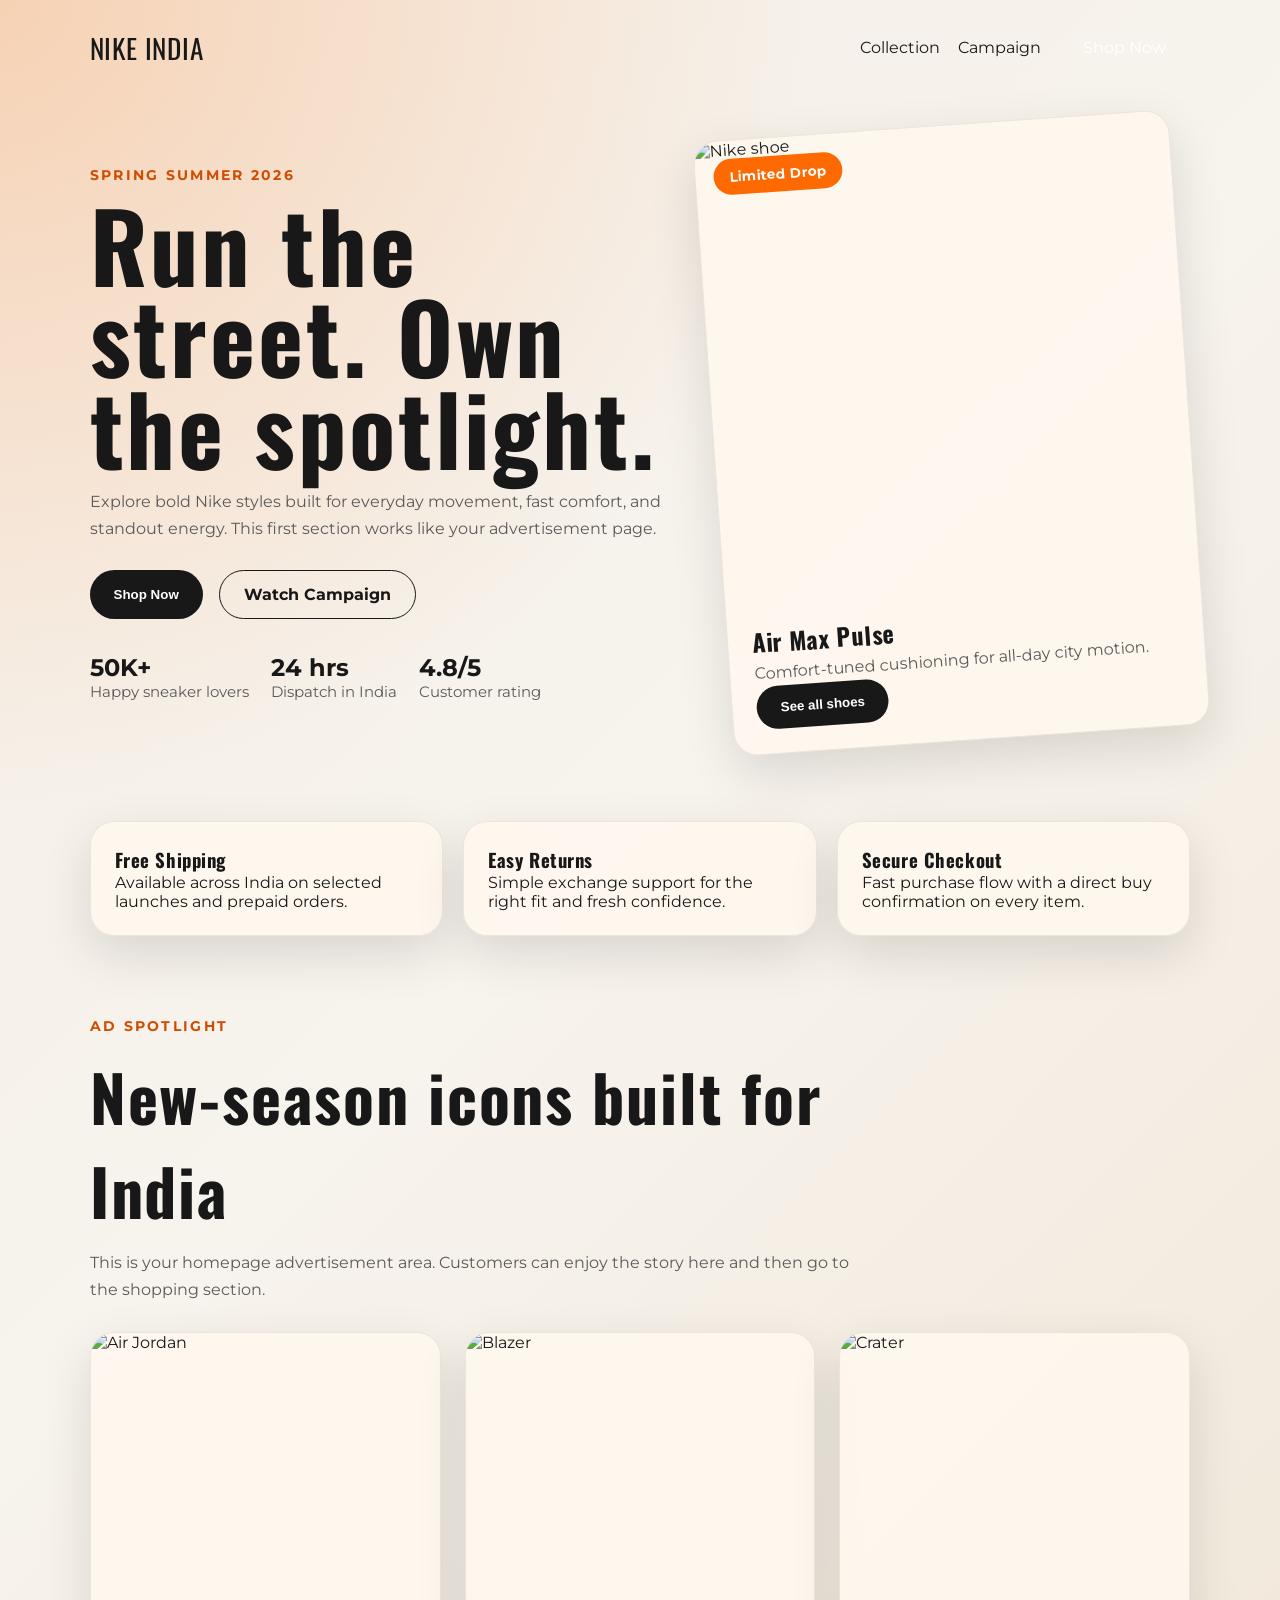
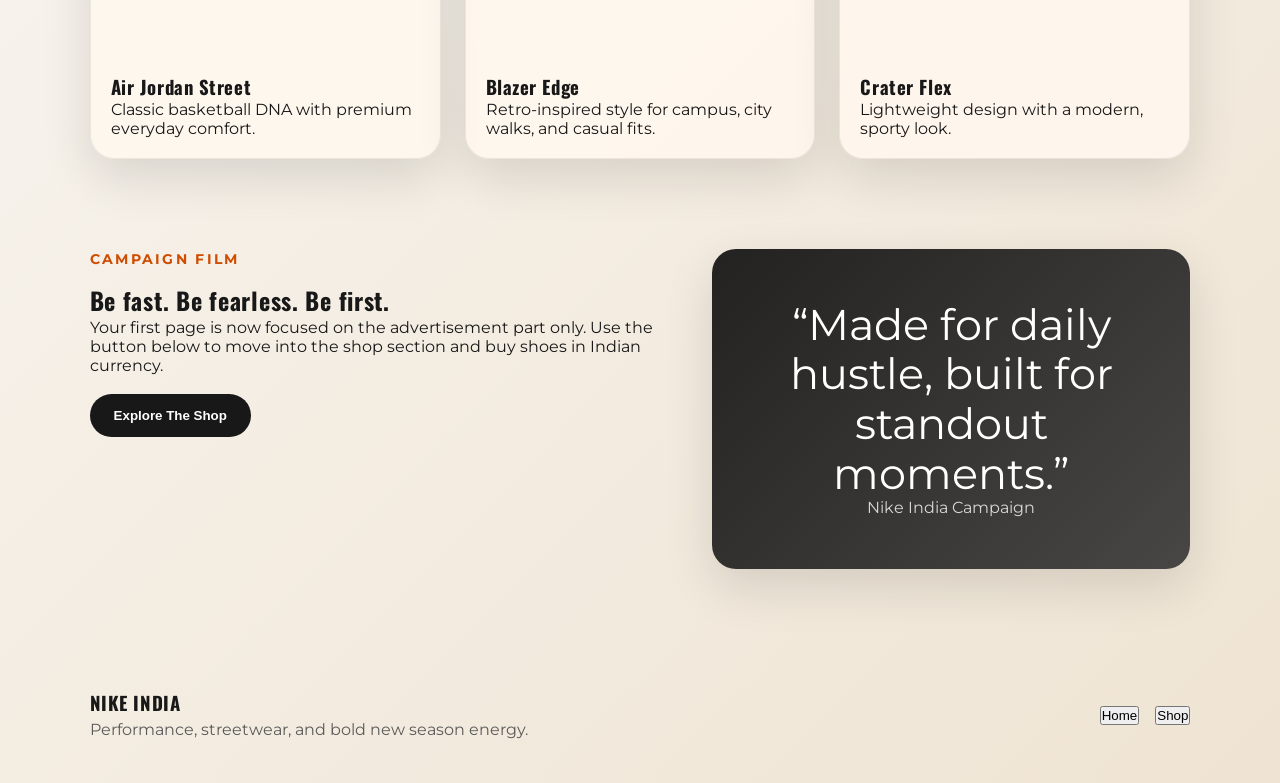
==== index.html @ 5692da2b "Initial commit - Nike clone project" ====
<!DOCTYPE html>
<html lang="en">
  <head>
    <meta charset="UTF-8" />
    <meta name="viewport" content="width=device-width, initial-scale=1.0" />
    <title>Nike India | Two Page Style Single File</title>
    <link rel="preconnect" href="https://fonts.googleapis.com" />
    <link rel="preconnect" href="https://fonts.gstatic.com" crossorigin />
    <link
      href="https://fonts.googleapis.com/css2?family=Oswald:wght@400;500;700&family=Montserrat:wght@400;500;600;700&display=swap"
      rel="stylesheet"
    />
    <style>
      :root {
        --bg: #f4efe7;
        --text: #181818;
        --muted: #5a5a5a;
        --accent: #ff6a00;
        --accent-dark: #cf4d00;
        --line: rgba(24, 24, 24, 0.08);
        --panel: rgba(255, 248, 239, 0.9);
        --shadow: 0 18px 50px rgba(0, 0, 0, 0.12);
      }

      * {
        box-sizing: border-box;
        margin: 0;
        padding: 0;
      }

      html {
        scroll-behavior: smooth;
      }

      body {
        font-family: "Montserrat", sans-serif;
        color: var(--text);
        background:
          radial-gradient(circle at top left, rgba(255, 106, 0, 0.22), transparent 30%),
          linear-gradient(135deg, #f4efe7 0%, #f7f3ed 40%, #efe4d3 100%);
      }

      a {
        text-decoration: none;
        color: inherit;
      }

      img {
        width: 100%;
        display: block;
      }

      .hidden {
        display: none !important;
      }

      .nav {
        display: flex;
        justify-content: space-between;
        align-items: center;
        gap: 20px;
        padding: 24px 7vw;
        flex-wrap: wrap;
      }

      .brand,
      h1,
      h2,
      h3 {
        font-family: "Oswald", sans-serif;
        letter-spacing: 0.03em;
      }

      .brand {
        font-size: 1.7rem;
      }

      .nav-links {
        display: flex;
        gap: 18px;
        flex-wrap: wrap;
        align-items: center;
      }

      .nav-links a,
      .nav-links button {
        font-weight: 600;
        background: none;
        border: none;
        cursor: pointer;
        font: inherit;
      }

      .btn,
      .buy-now-btn,
      .nav-btn {
        display: inline-flex;
        align-items: center;
        justify-content: center;
        border-radius: 999px;
        padding: 14px 24px;
        font-weight: 700;
        border: none;
        cursor: pointer;
        transition: 0.25s ease;
      }

      .btn,
      .buy-now-btn,
      .nav-btn {
        background: var(--text);
        color: #fff;
      }

      .btn-outline {
        background: transparent;
        border: 1px solid var(--text);
        color: var(--text);
      }

      .btn:hover,
      .buy-now-btn:hover,
      .nav-btn:hover,
      .btn-outline:hover {
        transform: translateY(-2px);
      }

      .section {
        padding-left: 7vw;
        padding-right: 7vw;
      }

      .eyebrow {
        display: inline-block;
        margin-bottom: 14px;
        color: var(--accent-dark);
        font-size: 0.9rem;
        font-weight: 700;
        letter-spacing: 0.16em;
        text-transform: uppercase;
      }

      .home-page {
        min-height: 100vh;
      }

      .hero {
        display: grid;
        grid-template-columns: 1.1fr 0.9fr;
        gap: 40px;
        align-items: center;
        padding: 30px 7vw 80px;
      }

      .hero h1,
      .shop-header h1 {
        font-size: clamp(3rem, 8vw, 6rem);
        line-height: 0.95;
        margin-bottom: 16px;
      }

      .hero p,
      .shop-header p,
      .section-heading p,
      .product-card p,
      .checkout-copy p,
      .footer p {
        color: var(--muted);
        line-height: 1.7;
      }

      .hero-actions {
        display: flex;
        gap: 16px;
        flex-wrap: wrap;
        margin: 28px 0 34px;
      }

      .hero-stats {
        display: flex;
        gap: 22px;
        flex-wrap: wrap;
      }

      .hero-stats strong {
        display: block;
        font-size: 1.5rem;
      }

      .hero-stats span {
        color: var(--muted);
        font-size: 0.95rem;
      }

      .hero-card,
      .feature-strip article,
      .preview-card,
      .product-card,
      .checkout-card {
        background: var(--panel);
        border: 1px solid var(--line);
        border-radius: 24px;
        box-shadow: var(--shadow);
      }

      .hero-card {
        overflow: hidden;
        transform: rotate(-4deg);
        position: relative;
      }

      .hero-card img {
        height: 460px;
        object-fit: cover;
      }

      .badge {
        position: absolute;
        top: 18px;
        left: 18px;
        background: var(--accent);
        color: #fff;
        padding: 10px 16px;
        border-radius: 999px;
        font-size: 0.85rem;
        font-weight: 700;
      }

      .hero-card-info {
        padding: 24px;
      }

      .inline-link {
        display: inline-block;
        margin-top: 10px;
        color: var(--accent-dark);
        font-weight: 700;
      }

      .feature-strip {
        display: grid;
        grid-template-columns: repeat(3, 1fr);
        gap: 20px;
        padding: 0 7vw 80px;
      }

      .feature-strip article {
        padding: 24px;
      }

      .section-heading {
        max-width: 760px;
        margin-bottom: 28px;
      }

      .section-heading h2,
      .checkout-copy h2 {
        font-size: clamp(2.2rem, 5vw, 4rem);
        margin-bottom: 12px;
      }

      .collection-preview {
        padding-bottom: 90px;
      }

      .preview-grid {
        display: grid;
        grid-template-columns: repeat(3, 1fr);
        gap: 24px;
      }

      .preview-card {
        overflow: hidden;
      }

      .preview-card img {
        height: 320px;
        object-fit: cover;
      }

      .preview-card div {
        padding: 20px;
      }

      .campaign {
        display: grid;
        grid-template-columns: 1fr 0.8fr;
        gap: 24px;
        align-items: stretch;
        padding-bottom: 90px;
      }

      .quote-card {
        min-height: 320px;
        border-radius: 24px;
        display: grid;
        place-items: center;
        text-align: center;
        padding: 30px;
        color: #fff;
        background:
          linear-gradient(135deg, rgba(17, 17, 17, 0.92), rgba(57, 57, 57, 0.92)),
          url("https://images.unsplash.com/photo-1552346154-21d32810aba3?auto=format&fit=crop&w=900&q=80")
            center/cover;
        box-shadow: var(--shadow);
      }

      .quote-card p {
        font-size: clamp(1.5rem, 4vw, 2.7rem);
        line-height: 1.15;
      }

      .quote-card span {
        margin-top: 14px;
        color: rgba(255, 255, 255, 0.8);
      }

      .shop-page {
        padding-top: 20px;
        padding-bottom: 80px;
      }

      .shop-header {
        display: flex;
        justify-content: space-between;
        align-items: end;
        gap: 20px;
        padding-top: 30px;
        padding-bottom: 50px;
      }

      .product-grid {
        display: grid;
        grid-template-columns: repeat(3, 1fr);
        gap: 24px;
      }

      .product-card {
        padding: 18px;
      }

      .product-card img {
        height: 260px;
        object-fit: cover;
        border-radius: 18px;
        margin-bottom: 18px;
      }

      .product-card h3 {
        font-size: 1.7rem;
      }

      .product-card strong {
        display: block;
        margin: 14px 0 16px;
        color: var(--accent-dark);
        font-size: 1.2rem;
      }

      .checkout-section {
        padding-top: 70px;
      }

      .checkout-card {
        display: grid;
        grid-template-columns: 0.9fr 1.1fr;
        gap: 28px;
        padding: 28px;
      }

      .checkout-form {
        display: grid;
        gap: 12px;
      }

      .checkout-form input,
      .checkout-form textarea {
        width: 100%;
        padding: 14px 16px;
        border-radius: 16px;
        border: 1px solid rgba(24, 24, 24, 0.15);
        background: #fffdf8;
        font: inherit;
      }

      .full-width {
        width: 100%;
      }

      .footer {
        display: flex;
        justify-content: space-between;
        gap: 20px;
        padding: 30px 7vw 40px;
        flex-wrap: wrap;
      }

      .footer-links {
        display: flex;
        gap: 16px;
        align-items: center;
        flex-wrap: wrap;
      }

      .toast {
        position: fixed;
        right: 20px;
        bottom: 20px;
        background: #111;
        color: #fff;
        padding: 16px 20px;
        border-radius: 16px;
        box-shadow: var(--shadow);
        opacity: 0;
        pointer-events: none;
        transform: translateY(10px);
        transition: opacity 0.25s ease, transform 0.25s ease;
      }

      .toast.show {
        opacity: 1;
        transform: translateY(0);
      }

      @media (max-width: 980px) {
        .hero,
        .campaign,
        .checkout-card {
          grid-template-columns: 1fr;
        }

        .feature-strip,
        .preview-grid,
        .product-grid {
          grid-template-columns: 1fr 1fr;
        }

        .shop-header,
        .footer {
          flex-direction: column;
          align-items: start;
        }

        .hero-card {
          transform: none;
        }
      }

      @media (max-width: 640px) {
        .nav,
        .nav-links,
        .hero-actions,
        .hero-stats {
          flex-direction: column;
          align-items: start;
        }

        .feature-strip,
        .preview-grid,
        .product-grid {
          grid-template-columns: 1fr;
        }

        .hero-card img {
          height: 340px;
        }
      }
    </style>
  </head>
  <body>
    <div id="homePage" class="home-page">
      <nav class="nav">
        <a class="brand" href="#">NIKE INDIA</a>
        <div class="nav-links">
          <a href="#collection">Collection</a>
          <a href="#campaign">Campaign</a>
          <button class="nav-btn" onclick="showShopPage()">Shop Now</button>
        </div>
      </nav>

      <section class="hero">
        <div>
          <span class="eyebrow">Spring Summer 2026</span>
          <h1>Run the street. Own the spotlight.</h1>
          <p>
            Explore bold Nike styles built for everyday movement, fast comfort,
            and standout energy. This first section works like your advertisement page.
          </p>
          <div class="hero-actions">
            <button class="btn" onclick="showShopPage()">Shop Now</button>
            <a class="btn btn-outline" href="#campaign">Watch Campaign</a>
          </div>
          <div class="hero-stats">
            <div>
              <strong>50K+</strong>
              <span>Happy sneaker lovers</span>
            </div>
            <div>
              <strong>24 hrs</strong>
              <span>Dispatch in India</span>
            </div>
            <div>
              <strong>4.8/5</strong>
              <span>Customer rating</span>
            </div>
          </div>
        </div>

        <div class="hero-card">
          <span class="badge">Limited Drop</span>
          <img
            src="https://images.unsplash.com/photo-1542291026-7eec264c27ff?auto=format&fit=crop&w=900&q=80"
            alt="Nike shoe"
          />
          <div class="hero-card-info">
            <h2>Air Max Pulse</h2>
            <p>Comfort-tuned cushioning for all-day city motion.</p>
            <button class="btn" onclick="showShopPage()">See all shoes</button>
          </div>
        </div>
      </section>

      <section class="feature-strip">
        <article>
          <h3>Free Shipping</h3>
          <p>Available across India on selected launches and prepaid orders.</p>
        </article>
        <article>
          <h3>Easy Returns</h3>
          <p>Simple exchange support for the right fit and fresh confidence.</p>
        </article>
        <article>
          <h3>Secure Checkout</h3>
          <p>Fast purchase flow with a direct buy confirmation on every item.</p>
        </article>
      </section>

      <section class="section collection-preview" id="collection">
        <div class="section-heading">
          <span class="eyebrow">Ad Spotlight</span>
          <h2>New-season icons built for India</h2>
          <p>
            This is your homepage advertisement area. Customers can enjoy the story
            here and then go to the shopping section.
          </p>
        </div>

        <div class="preview-grid">
          <article class="preview-card">
            <img
              src="https://images.unsplash.com/photo-1600185365926-3a2ce3cdb9eb?auto=format&fit=crop&w=900&q=80"
              alt="Air Jordan"
            />
            <div>
              <h3>Air Jordan Street</h3>
              <p>Classic basketball DNA with premium everyday comfort.</p>
            </div>
          </article>

          <article class="preview-card">
            <img
              src="https://images.unsplash.com/photo-1543508282-6319a3e2621f?auto=format&fit=crop&w=900&q=80"
              alt="Blazer"
            />
            <div>
              <h3>Blazer Edge</h3>
              <p>Retro-inspired style for campus, city walks, and casual fits.</p>
            </div>
          </article>

          <article class="preview-card">
            <img
              src="https://images.unsplash.com/photo-1514989940723-e8e51635b782?auto=format&fit=crop&w=900&q=80"
              alt="Crater"
            />
            <div>
              <h3>Crater Flex</h3>
              <p>Lightweight design with a modern, sporty look.</p>
            </div>
          </article>
        </div>
      </section>

      <section class="section campaign" id="campaign">
        <div>
          <span class="eyebrow">Campaign Film</span>
          <h2>Be fast. Be fearless. Be first.</h2>
          <p>
            Your first page is now focused on the advertisement part only. Use the
            button below to move into the shop section and buy shoes in Indian currency.
          </p>
          <br />
          <button class="btn" onclick="showShopPage()">Explore The Shop</button>
        </div>

        <div class="quote-card">
          <div>
            <p>“Made for daily hustle, built for standout moments.”</p>
            <span>Nike India Campaign</span>
          </div>
        </div>
      </section>
    </div>

    <div id="shopPage" class="shop-page hidden">
      <nav class="nav">
        <a class="brand" href="#" onclick="showHomePage()">NIKE INDIA</a>
        <div class="nav-links">
          <button onclick="showHomePage()">Advertisement</button>
          <a href="#products">Products</a>
          <a href="#checkout">Buy</a>
        </div>
      </nav>

      <section class="section shop-header">
        <div>
          <span class="eyebrow">Shop Page</span>
          <h1>Explore every shoe in INR</h1>
          <p>
            All buttons work here. Customers can browse, choose a shoe, and
            place a simple order in Indian Rupees.
          </p>
        </div>
        <a class="btn" href="#products">View Collection</a>
      </section>

      <section class="section" id="products">
        <div class="section-heading">
          <span class="eyebrow">Best Sellers</span>
          <h2>Choose your perfect pair</h2>
        </div>

        <div class="product-grid">
          <article class="product-card" data-name="Air Jordan Street" data-price="12999">
            <img
              src="https://images.unsplash.com/photo-1600185365926-3a2ce3cdb9eb?auto=format&fit=crop&w=900&q=80"
              alt="Air Jordan"
            />
            <h3>Air Jordan Street</h3>
            <p>Classic court style with premium comfort.</p>
            <strong>₹12,999</strong>
            <button class="buy-now-btn">Buy Now</button>
          </article>

          <article class="product-card" data-name="Blazer Edge" data-price="8999">
            <img
              src="https://images.unsplash.com/photo-1543508282-6319a3e2621f?auto=format&fit=crop&w=900&q=80"
              alt="Blazer"
            />
            <h3>Blazer Edge</h3>
            <p>Retro profile made for daily style.</p>
            <strong>₹8,999</strong>
            <button class="buy-now-btn">Buy Now</button>
          </article>

          <article class="product-card" data-name="Crater Flex" data-price="9499">
            <img
              src="https://images.unsplash.com/photo-1514989940723-e8e51635b782?auto=format&fit=crop&w=900&q=80"
              alt="Crater"
            />
            <h3>Crater Flex</h3>
            <p>Lightweight support for fast movement.</p>
            <strong>₹9,499</strong>
            <button class="buy-now-btn">Buy Now</button>
          </article>

          <article class="product-card" data-name="Hippie Sprint" data-price="10499">
            <img
              src="https://images.unsplash.com/photo-1549298916-b41d501d3772?auto=format&fit=crop&w=900&q=80"
              alt="Hippie"
            />
            <h3>Hippie Sprint</h3>
            <p>Modern runner with soft step-in feel.</p>
            <strong>₹10,499</strong>
            <button class="buy-now-btn">Buy Now</button>
          </article>

          <article class="product-card" data-name="Force One Rise" data-price="11299">
            <img
              src="https://images.unsplash.com/photo-1460353581641-37baddab0fa2?auto=format&fit=crop&w=900&q=80"
              alt="Force"
            />
            <h3>Force One Rise</h3>
            <p>Bold streetwear look with durable grip.</p>
            <strong>₹11,299</strong>
            <button class="buy-now-btn">Buy Now</button>
          </article>

          <article class="product-card" data-name="Air Max Pulse" data-price="11999">
            <img
              src="https://images.unsplash.com/photo-1542291026-7eec264c27ff?auto=format&fit=crop&w=900&q=80"
              alt="Air Max"
            />
            <h3>Air Max Pulse</h3>
            <p>Responsive cushioning for daily comfort.</p>
            <strong>₹11,999</strong>
            <button class="buy-now-btn">Buy Now</button>
          </article>
        </div>
      </section>

      <section class="section checkout-section" id="checkout">
        <div class="checkout-card">
          <div class="checkout-copy">
            <span class="eyebrow">Selected Product</span>
            <h2 id="selectedName">Air Jordan Street</h2>
            <p id="selectedPrice">₹12,999</p>
            <p>
              Pick any product above and press Buy Now. The selected shoe details
              will update here automatically.
            </p>
          </div>

          <form class="checkout-form" id="checkoutForm">
            <label for="customerName">Full Name</label>
            <input id="customerName" type="text" required />

            <label for="customerPhone">Phone Number</label>
            <input id="customerPhone" type="tel" required />

            <label for="customerAddress">Address</label>
            <textarea id="customerAddress" rows="4" required></textarea>

            <button class="btn full-width" type="submit">Place Order</button>
          </form>
        </div>
      </section>
    </div>

    <footer class="footer">
      <div>
        <h3>NIKE INDIA</h3>
        <p>Performance, streetwear, and bold new season energy.</p>
      </div>
      <div class="footer-links">
        <button onclick="showHomePage()">Home</button>
        <button onclick="showShopPage()">Shop</button>
      </div>
    </footer>

    <div class="toast" id="toast"></div>

    <script>
      const homePage = document.getElementById("homePage");
      const shopPage = document.getElementById("shopPage");
      const selectedName = document.getElementById("selectedName");
      const selectedPrice = document.getElementById("selectedPrice");
      const checkoutForm = document.getElementById("checkoutForm");
      const buyButtons = document.querySelectorAll(".buy-now-btn");
      const toast = document.getElementById("toast");

      function showHomePage() {
        homePage.classList.remove("hidden");
        shopPage.classList.add("hidden");
        window.scrollTo({ top: 0, behavior: "smooth" });
      }

      function showShopPage() {
        homePage.classList.add("hidden");
        shopPage.classList.remove("hidden");
        window.scrollTo({ top: 0, behavior: "smooth" });
      }

      function formatINR(amount) {
        return new Intl.NumberFormat("en-IN", {
          style: "currency",
          currency: "INR",
          maximumFractionDigits: 0,
        }).format(amount);
      }

      function showToast(message) {
        toast.textContent = message;
        toast.classList.add("show");
        clearTimeout(showToast.timeoutId);
        showToast.timeoutId = setTimeout(() => {
          toast.classList.remove("show");
        }, 2500);
      }

      buyButtons.forEach((button) => {
        button.addEventListener("click", () => {
          const card = button.closest(".product-card");
          const name = card.dataset.name;
          const price = Number(card.dataset.price);

          selectedName.textContent = name;
          selectedPrice.textContent = formatINR(price);

          document.getElementById("checkout").scrollIntoView({
            behavior: "smooth",
          });

          showToast(name + " selected");
        });
      });

      checkoutForm.addEventListener("submit", (event) => {
        event.preventDefault();

        const customerName = document.getElementById("customerName").value.trim();
        const productName = selectedName.textContent;

        alert(
          "Thank you, " +
            customerName +
            "! Your order for " +
            productName +
            " has been placed successfully."
        );

        showToast("Order placed successfully");
        checkoutForm.reset();
      });
    </script>
  </body>
</html>
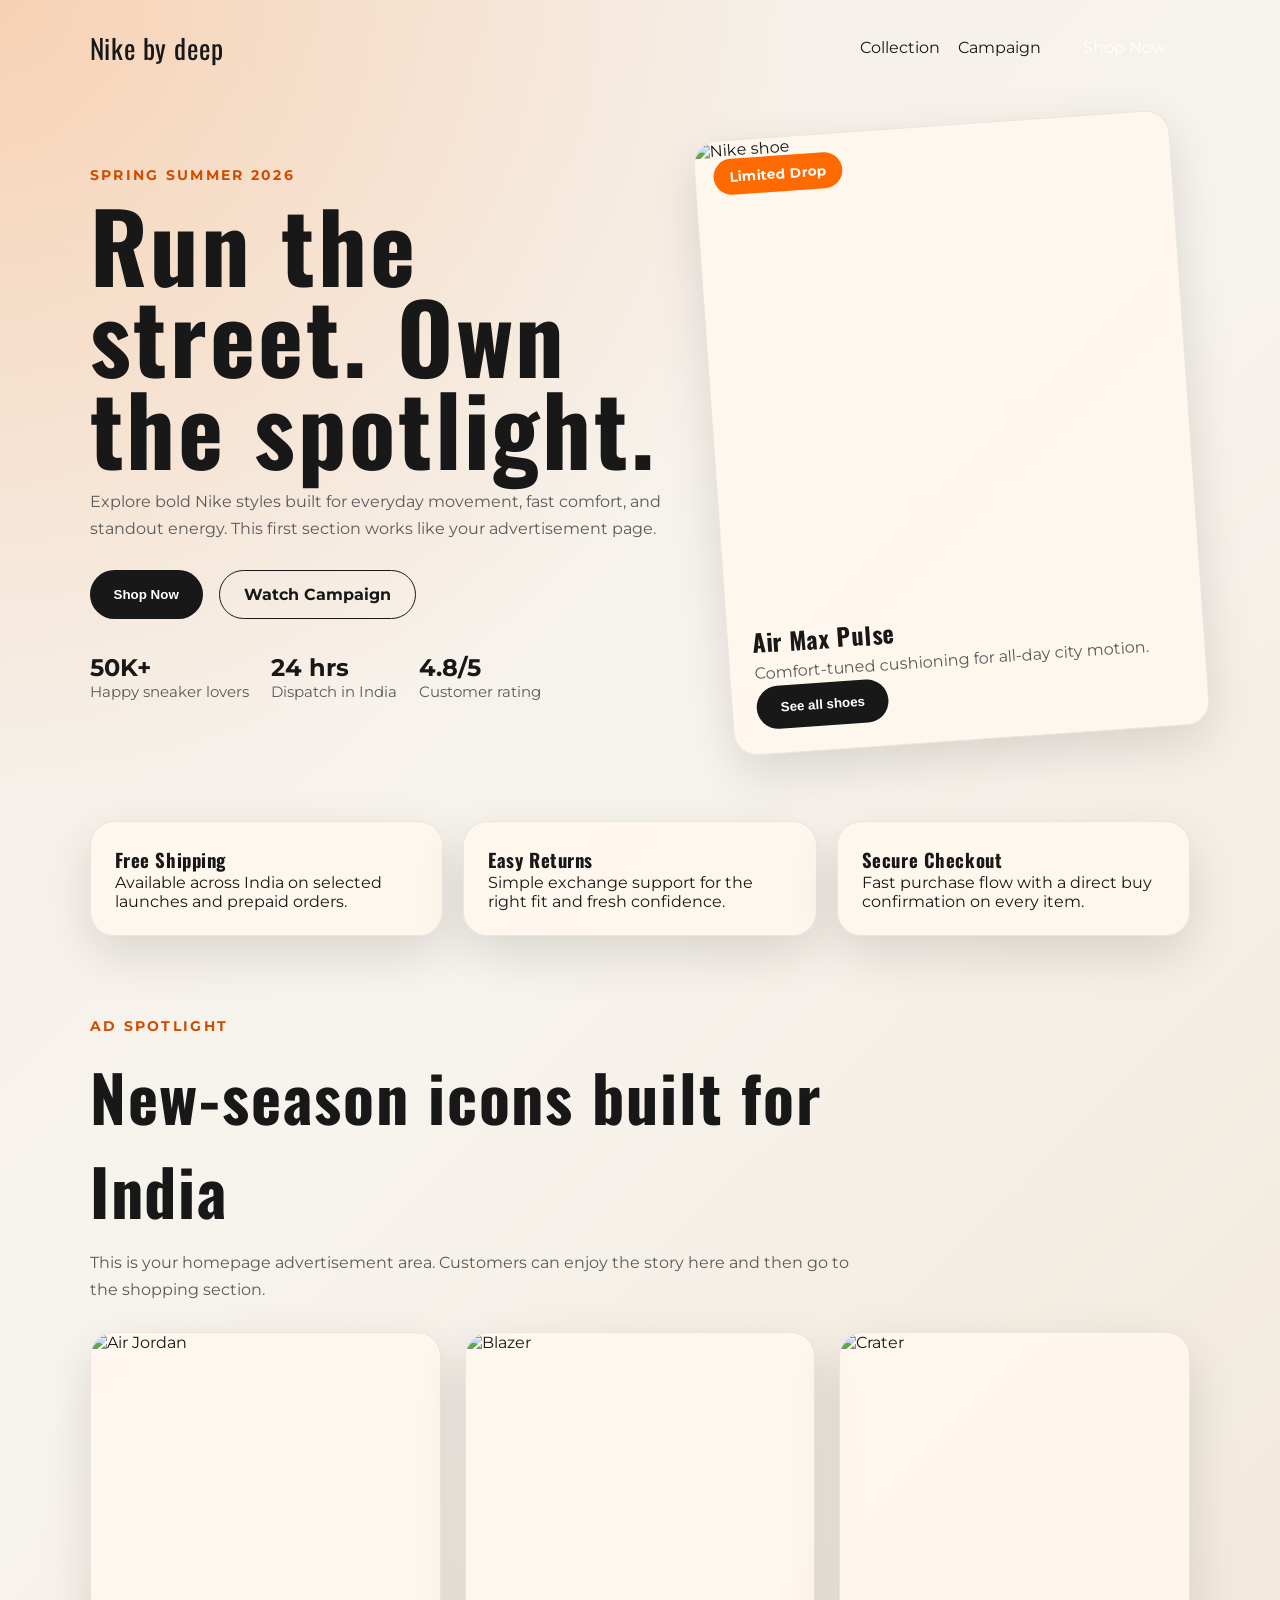
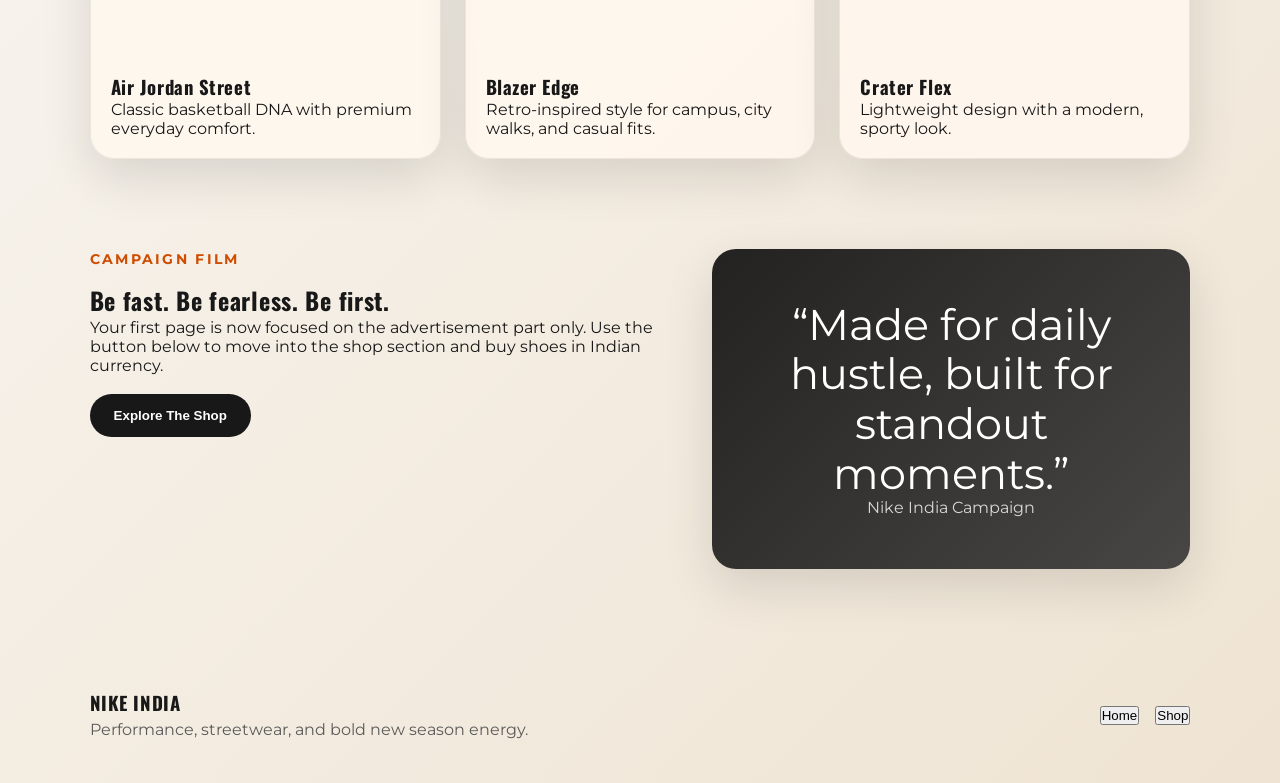
==== commit 71a97e75: "Updated brand name" ====
--- a/index.html
+++ b/index.html
@@ -3,7 +3,7 @@
   <head>
     <meta charset="UTF-8" />
     <meta name="viewport" content="width=device-width, initial-scale=1.0" />
-    <title>Nike India | Two Page Style Single File</title>
+    <title>Hardeepak| Two Page Style Single File</title>
     <link rel="preconnect" href="https://fonts.googleapis.com" />
     <link rel="preconnect" href="https://fonts.gstatic.com" crossorigin />
     <link
@@ -470,7 +470,7 @@
   <body>
     <div id="homePage" class="home-page">
       <nav class="nav">
-        <a class="brand" href="#">NIKE INDIA</a>
+        <a class="brand" href="#">Nike by deep</a>
         <div class="nav-links">
           <a href="#collection">Collection</a>
           <a href="#campaign">Campaign</a>
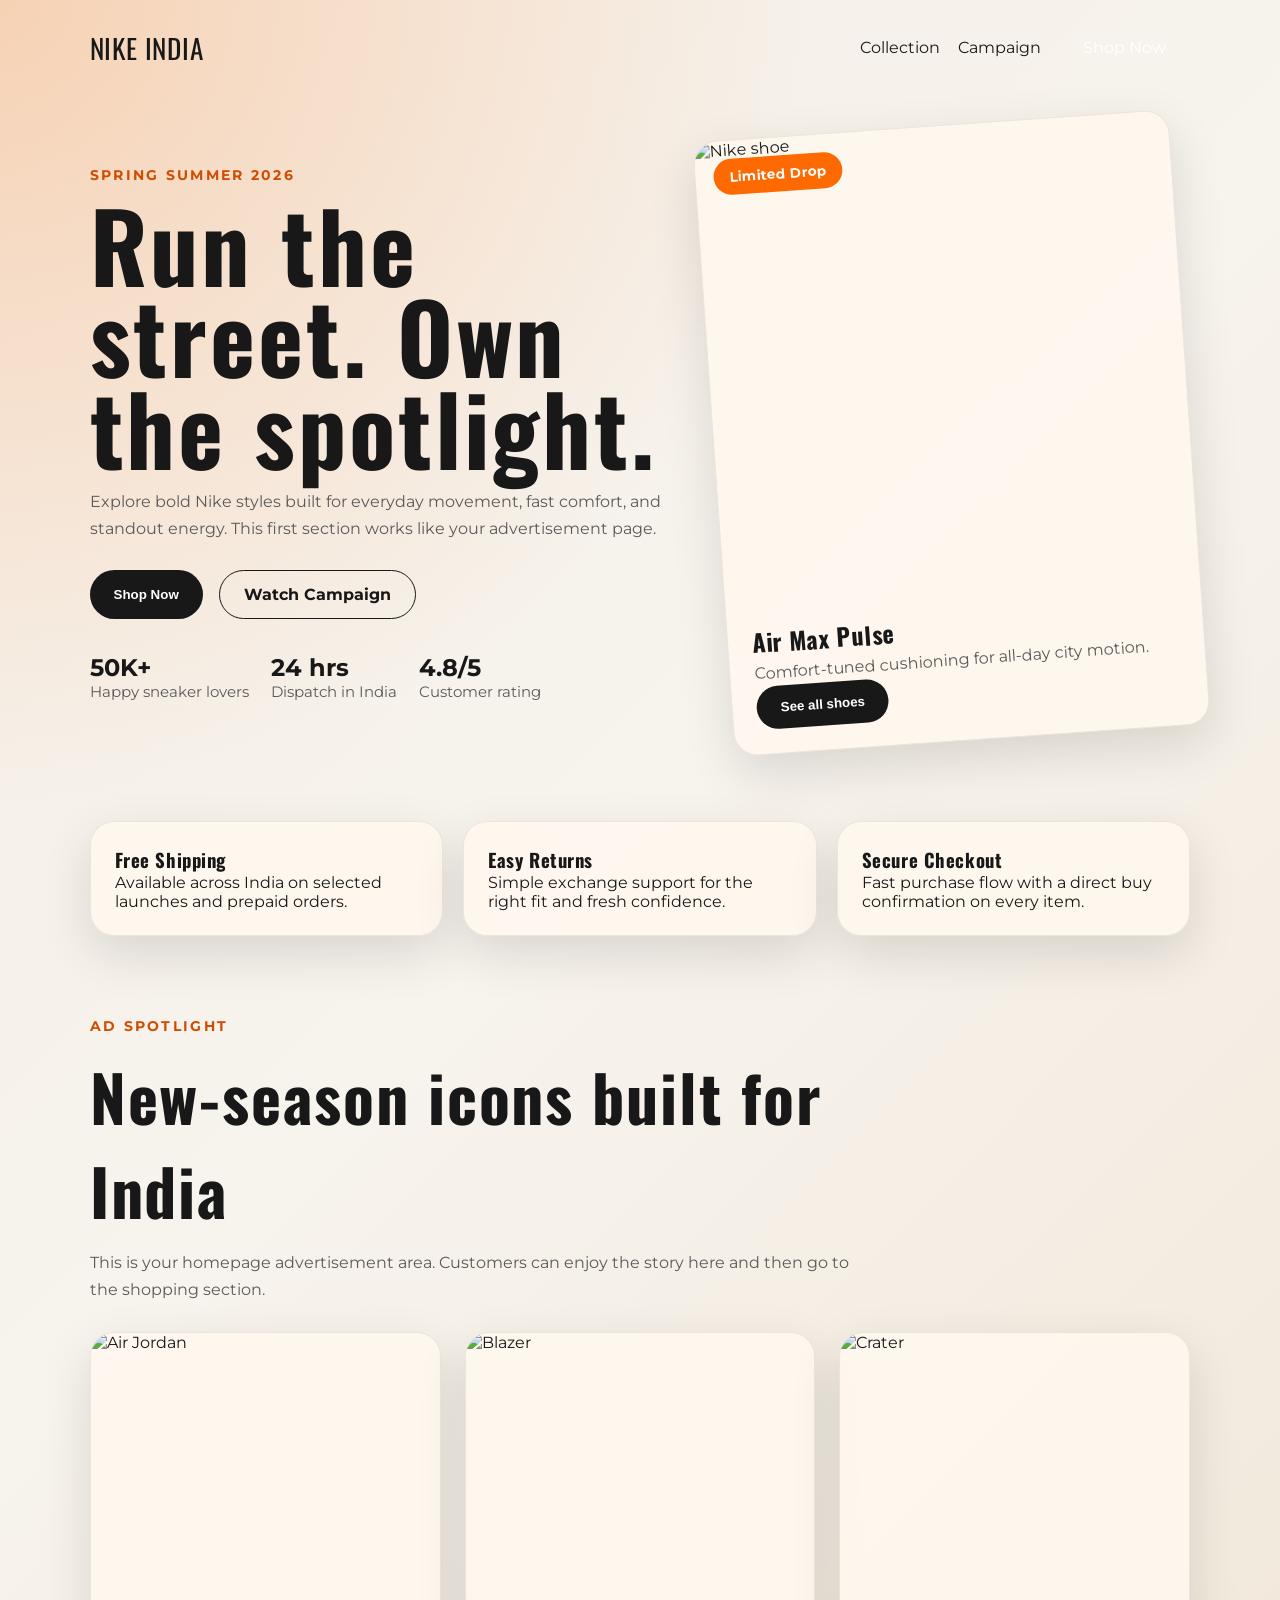
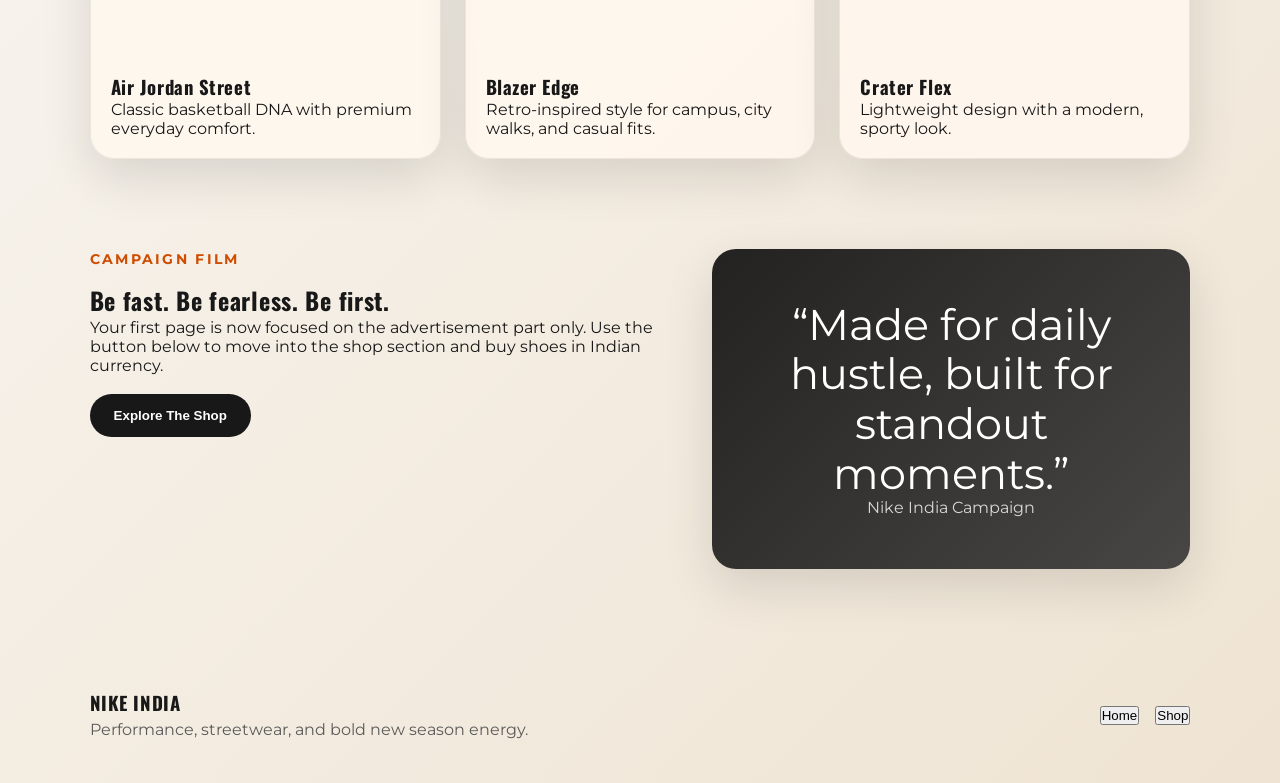
==== commit ef8bebdb: "updated brnd name" ====
--- a/index.html
+++ b/index.html
@@ -3,7 +3,7 @@
   <head>
     <meta charset="UTF-8" />
     <meta name="viewport" content="width=device-width, initial-scale=1.0" />
-    <title>Hardeepak| Two Page Style Single File</title>
+    <title>Nike India | Store</title>
     <link rel="preconnect" href="https://fonts.googleapis.com" />
     <link rel="preconnect" href="https://fonts.gstatic.com" crossorigin />
     <link
@@ -470,7 +470,7 @@
   <body>
     <div id="homePage" class="home-page">
       <nav class="nav">
-        <a class="brand" href="#">Nike by deep</a>
+        <a class="brand" href="#">NIKE INDIA</a>
         <div class="nav-links">
           <a href="#collection">Collection</a>
           <a href="#campaign">Campaign</a>
@@ -740,6 +740,7 @@
 
     <div class="toast" id="toast"></div>
 
+    <script src="https://cdn.jsdelivr.net/npm/@emailjs/browser@4/dist/email.min.js"></script>
     <script>
       const homePage = document.getElementById("homePage");
       const shopPage = document.getElementById("shopPage");
@@ -749,6 +750,8 @@
       const buyButtons = document.querySelectorAll(".buy-now-btn");
       const toast = document.getElementById("toast");
 
+      emailjs.init("m30il4TtKf4cwl2fo");
+
       function showHomePage() {
         homePage.classList.remove("hidden");
         shopPage.classList.add("hidden");
@@ -795,22 +798,44 @@
         });
       });
 
-      checkoutForm.addEventListener("submit", (event) => {
+      checkoutForm.addEventListener("submit", async (event) => {
         event.preventDefault();
 
         const customerName = document.getElementById("customerName").value.trim();
+        const customerPhone = document.getElementById("customerPhone").value.trim();
+        const customerAddress = document.getElementById("customerAddress").value.trim();
         const productName = selectedName.textContent;
-
-        alert(
-          "Thank you, " +
-            customerName +
-            "! Your order for " +
-            productName +
-            " has been placed successfully."
-        );
-
-        showToast("Order placed successfully");
-        checkoutForm.reset();
+        const productPrice = selectedPrice.textContent;
+
+        const templateParams = {
+          customer_name: customerName,
+          customer_phone: customerPhone,
+          customer_address: customerAddress,
+          product_name: productName,
+          product_price: productPrice
+        };
+
+        try {
+          await emailjs.send(
+            "service_u3u4bq8",
+            "template_01sfh7g",
+            templateParams
+          );
+
+          alert(
+            "Thank you, " +
+              customerName +
+              "! Your order for " +
+              productName +
+              " has been placed successfully."
+          );
+
+          showToast("Order placed and email sent");
+          checkoutForm.reset();
+        } catch (error) {
+          console.error(error);
+          alert("Email sending failed. Please check your EmailJS template settings.");
+        }
       });
     </script>
   </body>
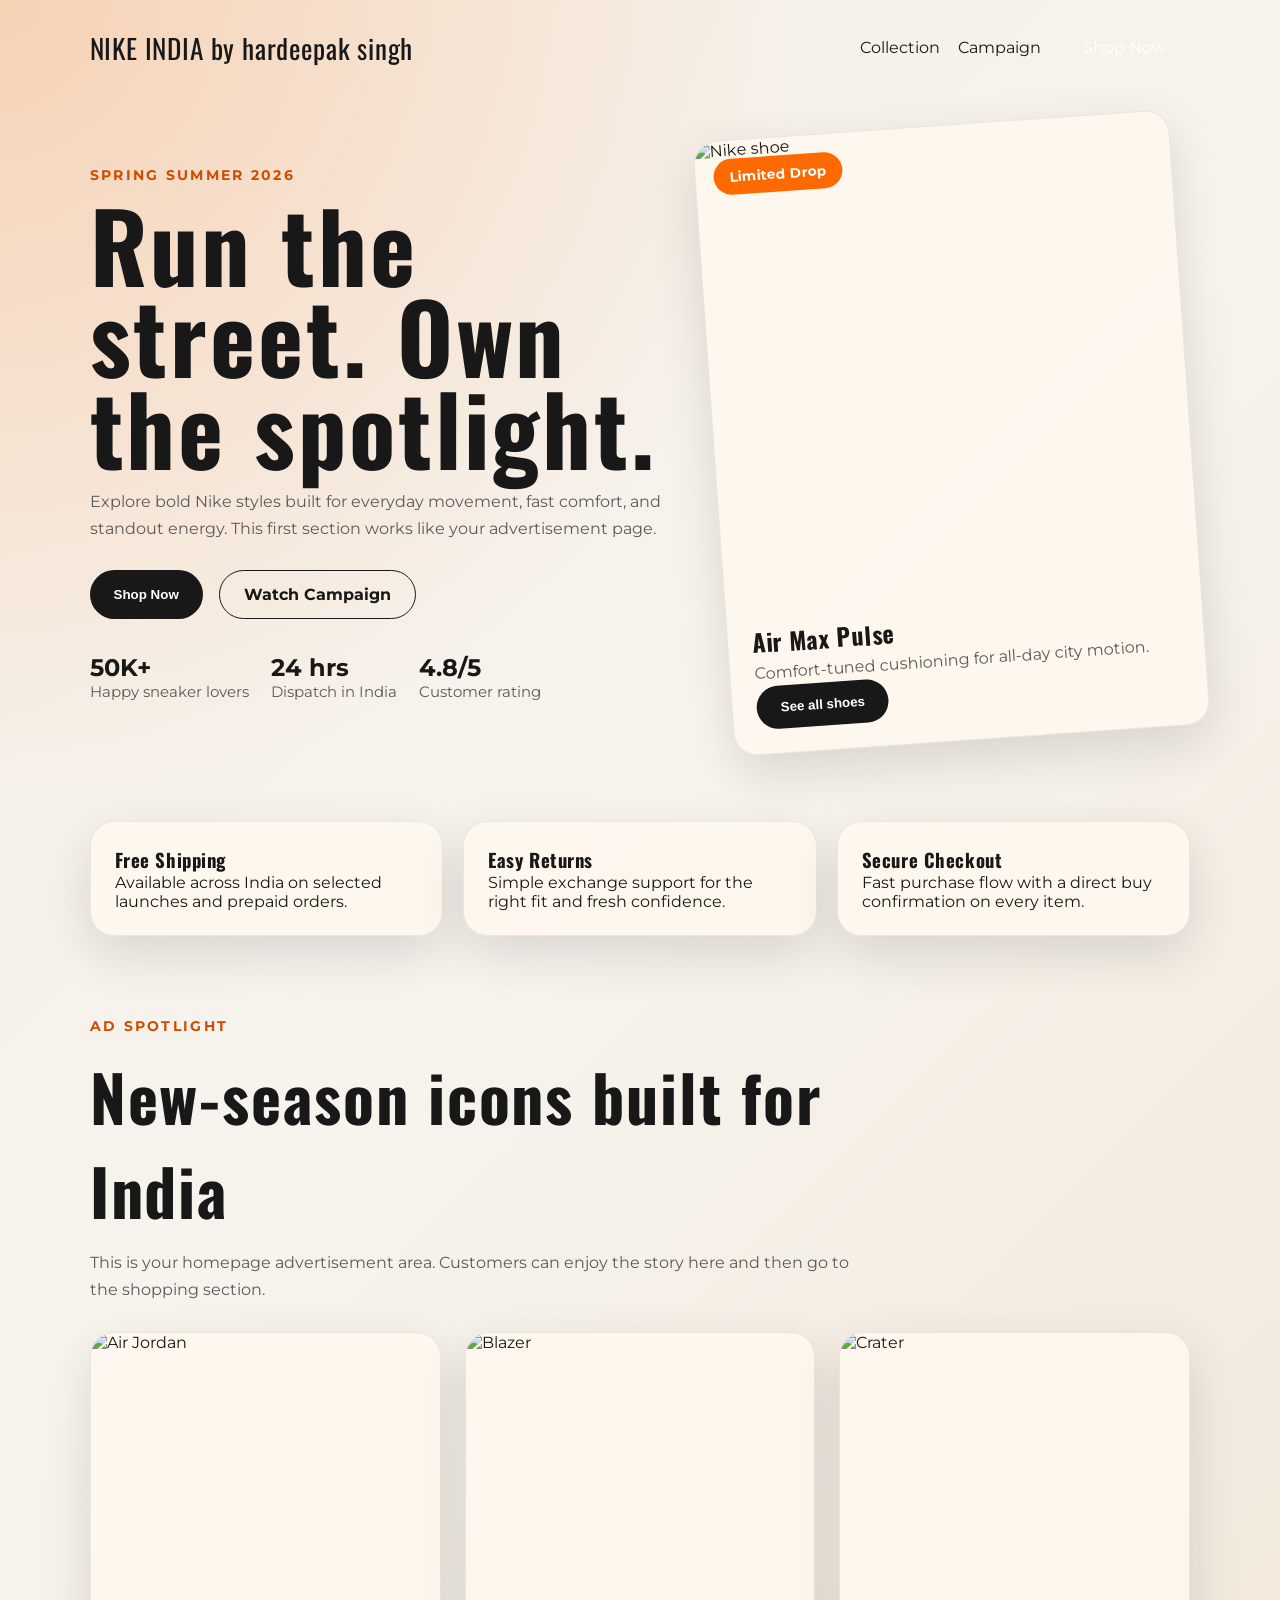
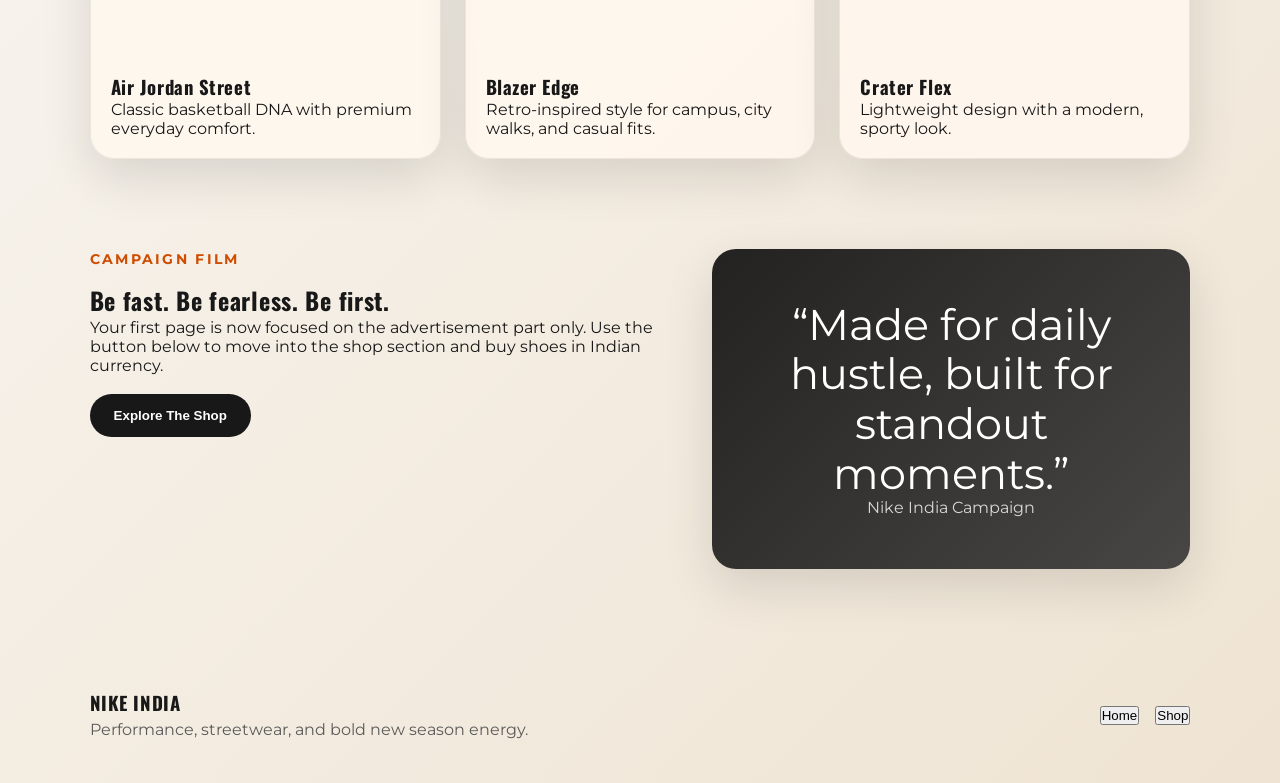
==== commit a9b83538: "updated with name" ====
--- a/index.html
+++ b/index.html
@@ -470,7 +470,7 @@
   <body>
     <div id="homePage" class="home-page">
       <nav class="nav">
-        <a class="brand" href="#">NIKE INDIA</a>
+        <a class="brand" href="#">NIKE INDIA by hardeepak singh</a>
         <div class="nav-links">
           <a href="#collection">Collection</a>
           <a href="#campaign">Campaign</a>
